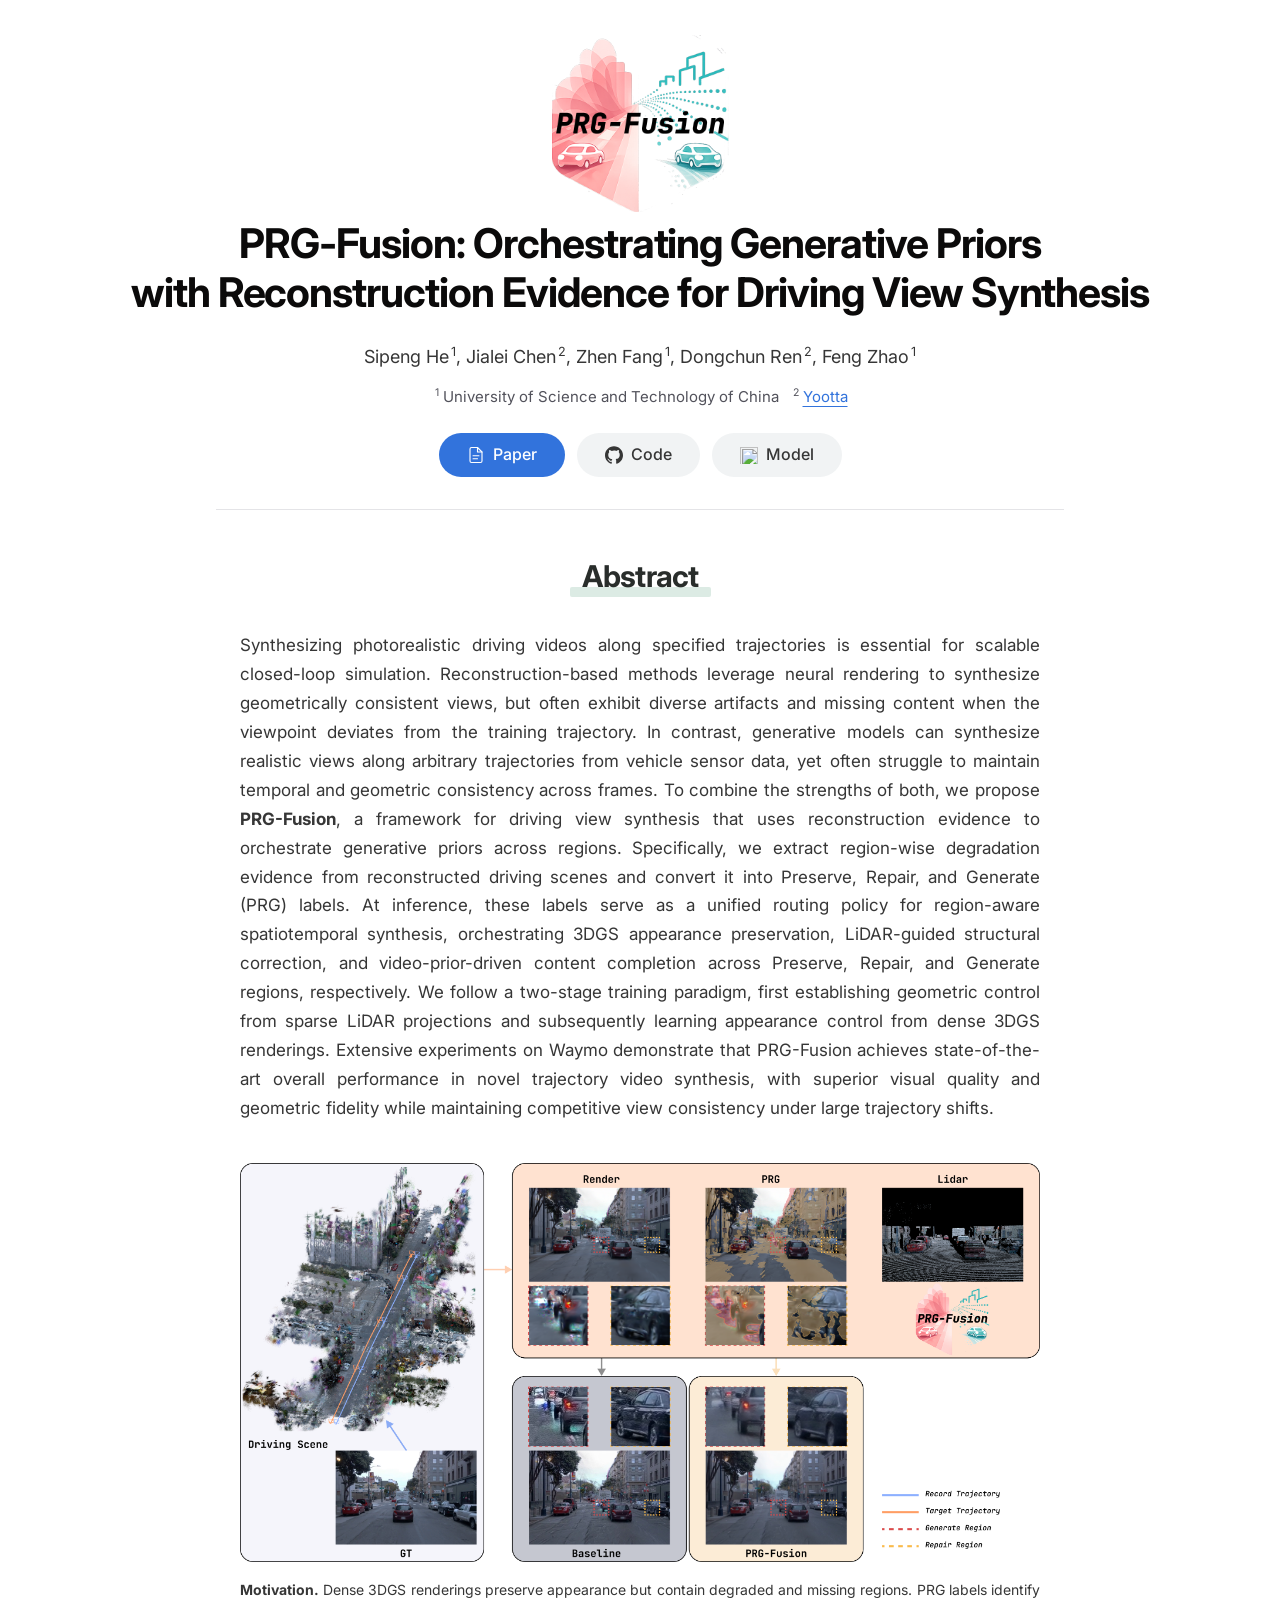
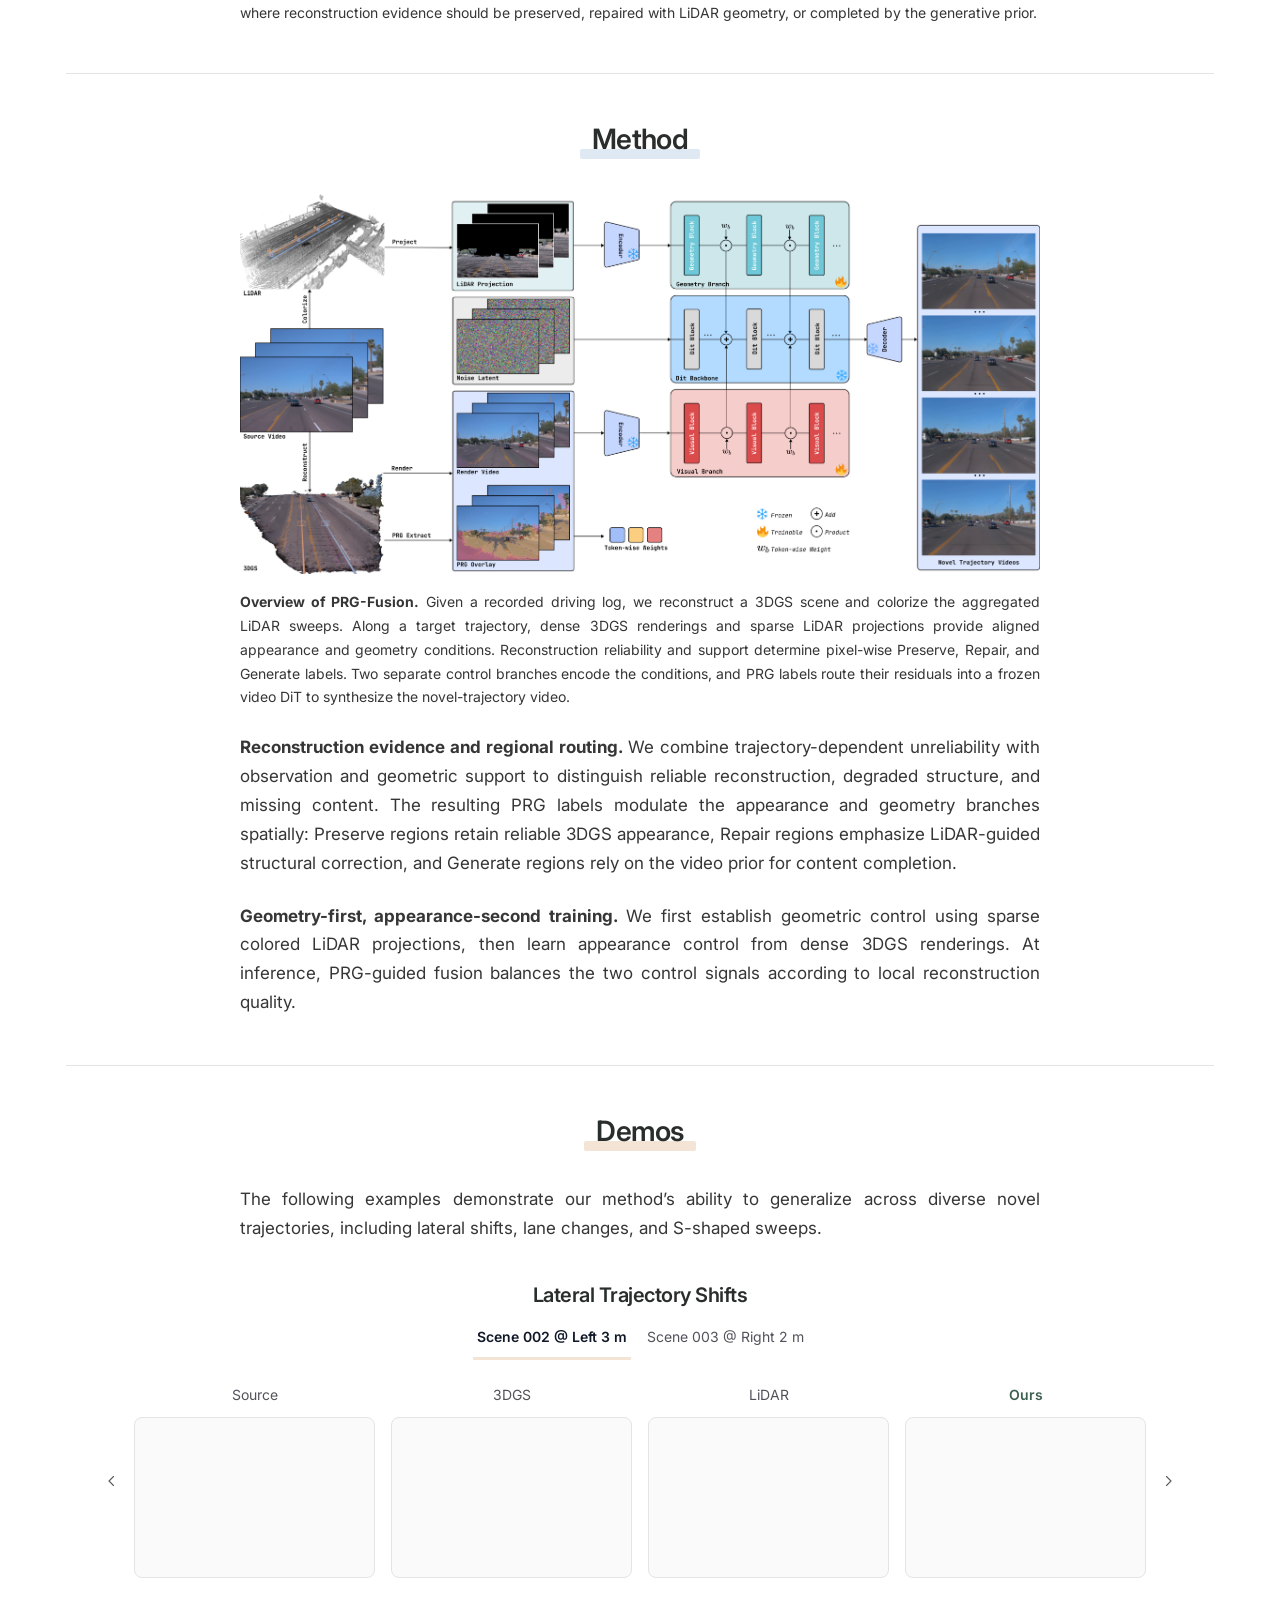
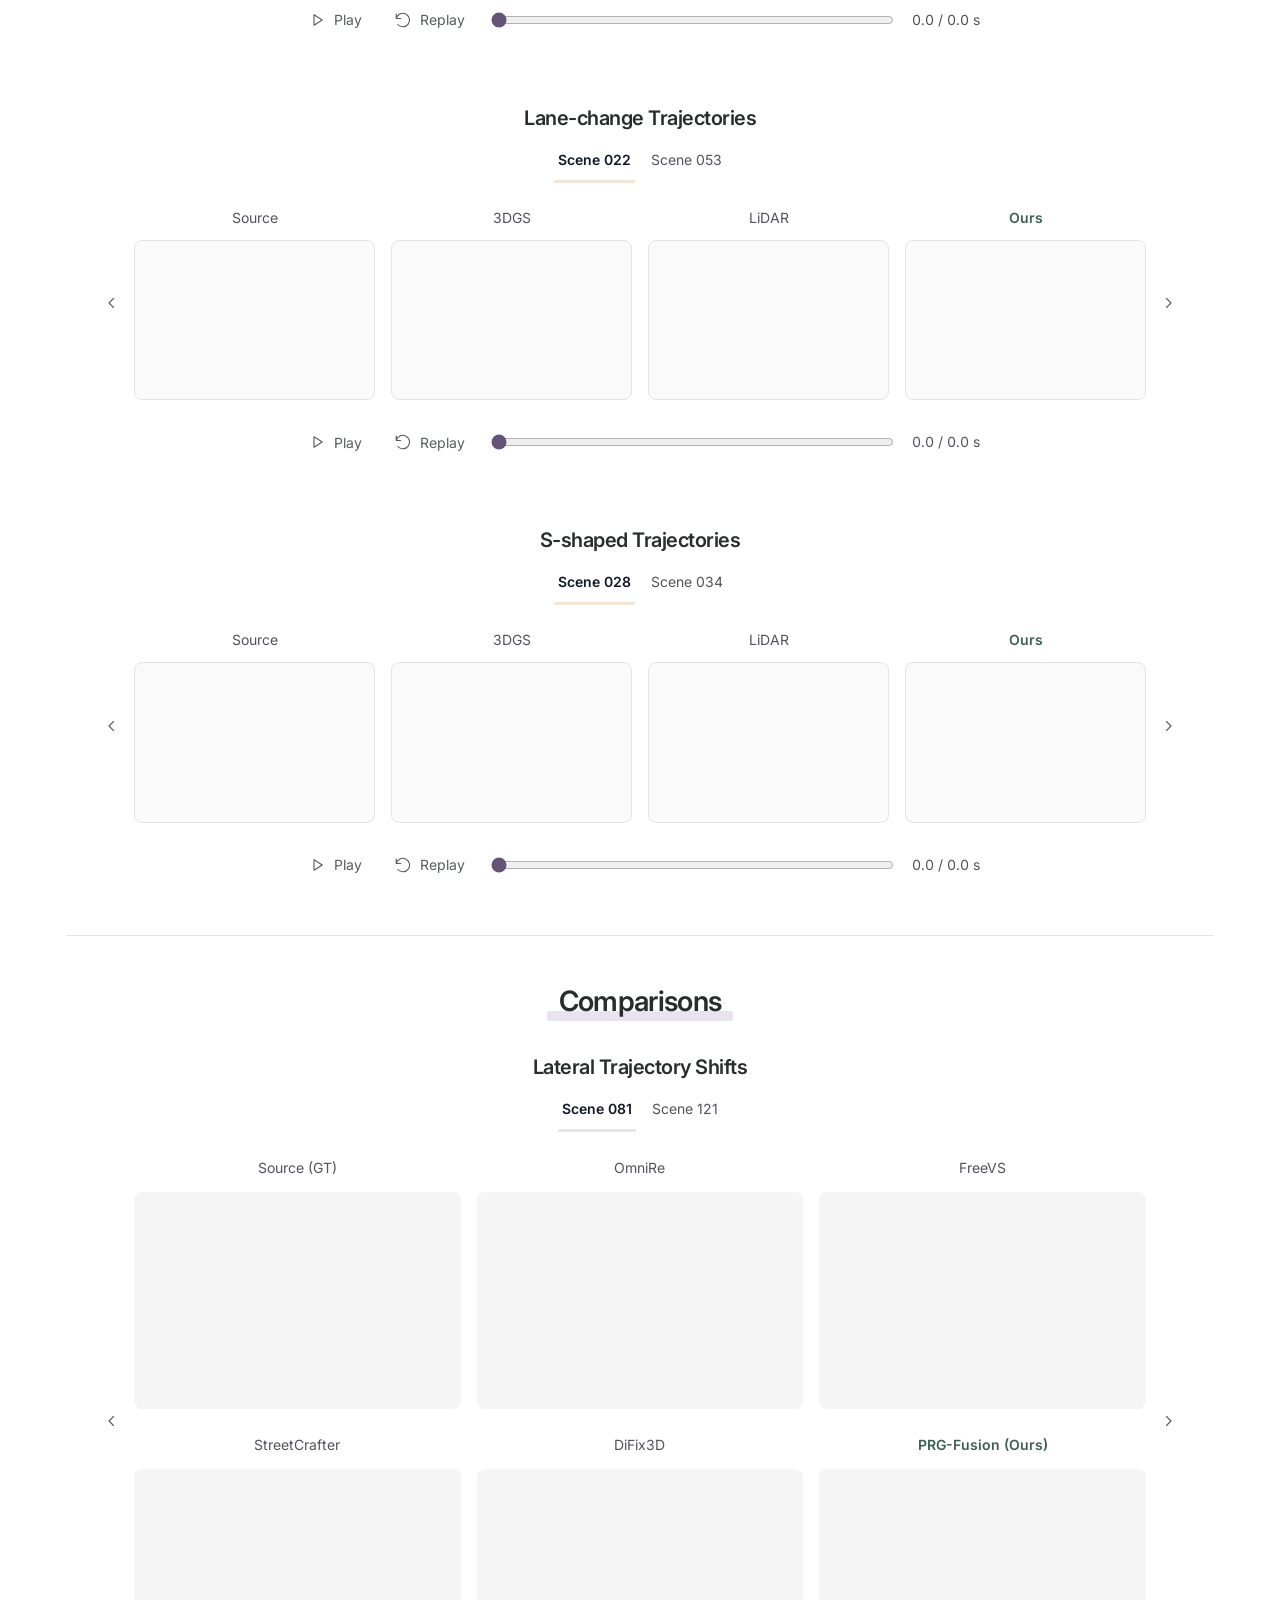
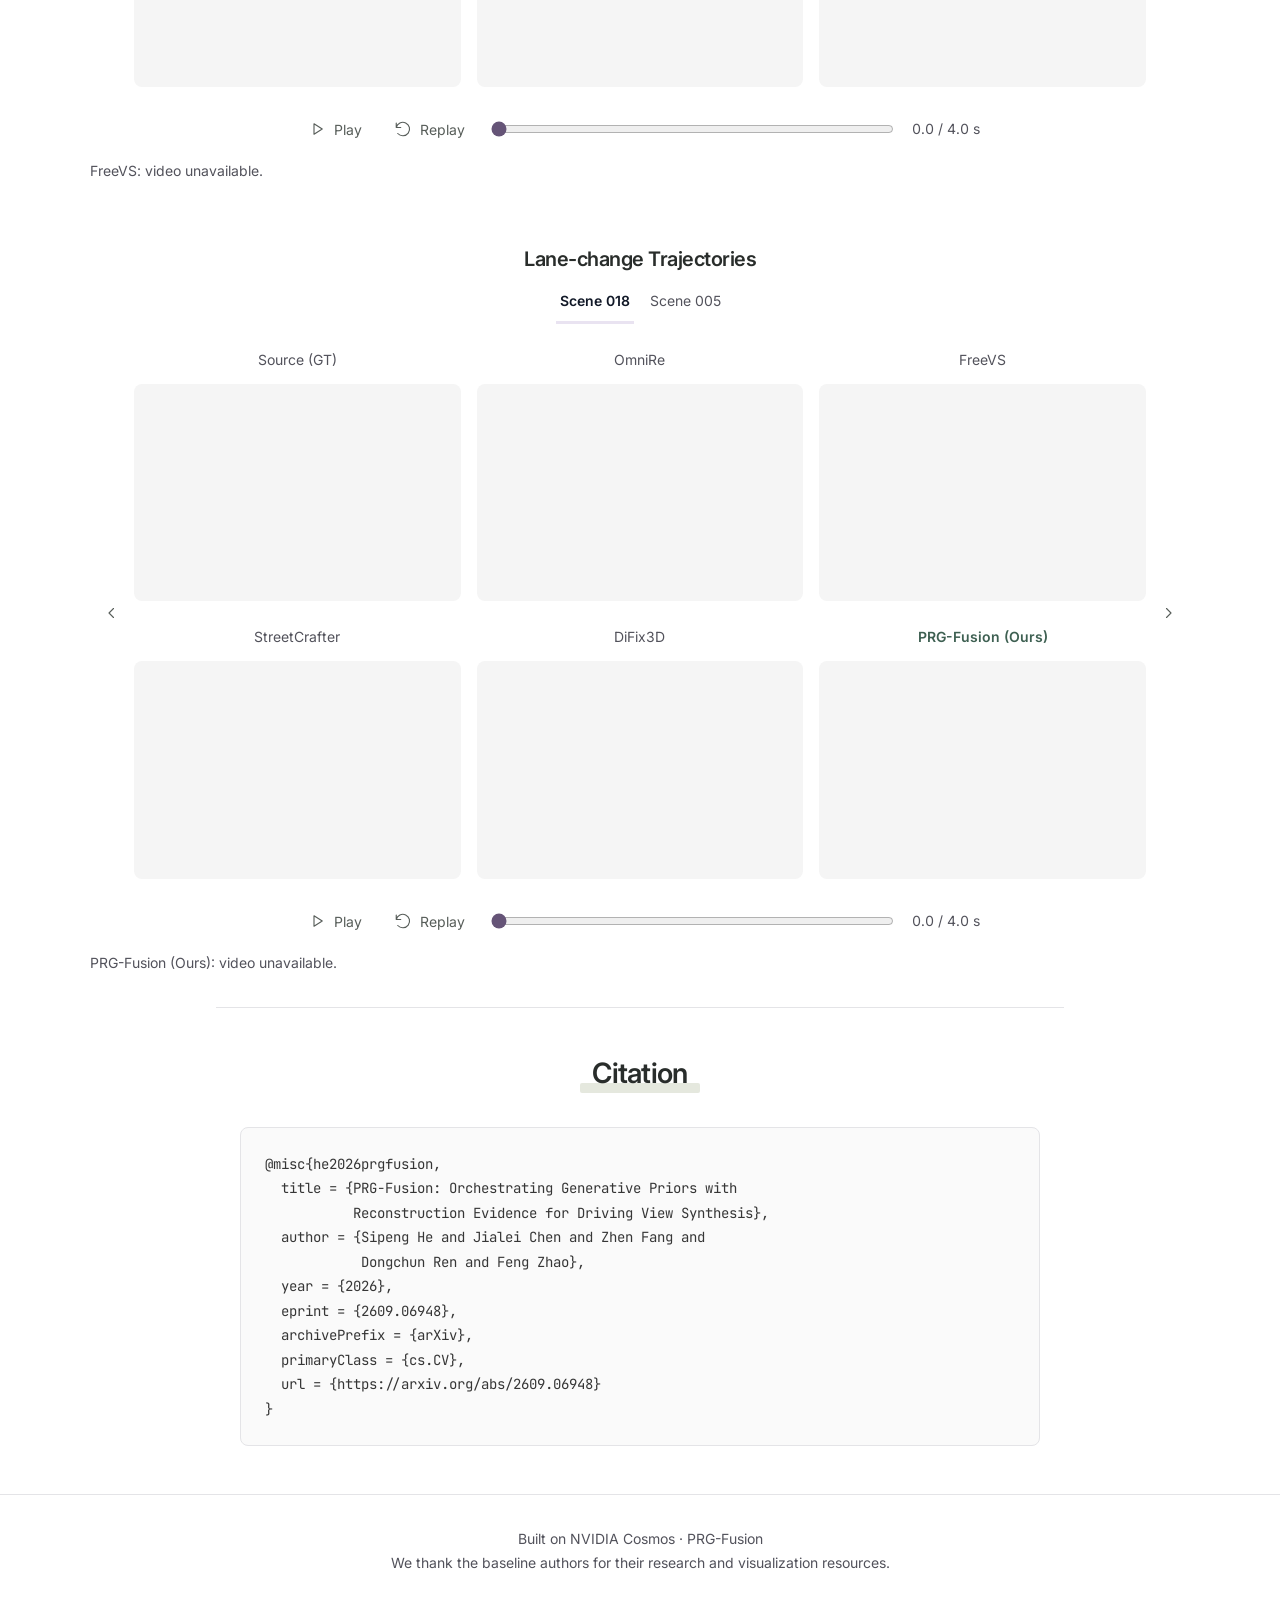
==== PRG-Fusion/index.html @ 69ed35e9 "Add PRG-Fusion project page" ====
<!doctype html>
<!--
 SPDX-FileCopyrightText: Copyright (c) 2025 NVIDIA CORPORATION & AFFILIATES. All rights reserved.
 SPDX-License-Identifier: Apache-2.0

 Licensed under the Apache License, Version 2.0 (the "License");
 you may not use this file except in compliance with the License.
 You may obtain a copy of the License at

 http://www.apache.org/licenses/LICENSE-2.0

 Unless required by applicable law or agreed to in writing, software
 distributed under the License is distributed on an "AS IS" BASIS,
 WITHOUT WARRANTIES OR CONDITIONS OF ANY KIND, either express or implied.
 See the License for the specific language governing permissions and
 limitations under the License.
-->

<html lang="en">
<head>
  <meta charset="utf-8">
  <meta name="viewport" content="width=device-width, initial-scale=1">
  <meta name="description" content="PRG-Fusion: Orchestrating Generative Priors with Reconstruction Evidence for Driving View Synthesis. Method overview and novel-trajectory video demonstrations.">
  <meta name="theme-color" content="#f7f8fa">
  <title>PRG-Fusion · Driving View Synthesis</title>
  <link rel="preconnect" href="https://fonts.googleapis.com">
  <link rel="preconnect" href="https://fonts.gstatic.com" crossorigin>
  <link href="https://fonts.googleapis.com/css2?family=Inter:wght@400;500;600;700&amp;family=JetBrains+Mono:wght@400&amp;display=swap" rel="stylesheet">
  <link rel="stylesheet" href="style.css?v=20261027-sync-transport">
  <script defer src="scene-controls.js?v=2"></script>
  <script defer src="demos.js?v=9"></script>
  <script defer src="data.js?v=4"></script>
  <script defer src="comparisons.js?v=10"></script>
</head>
<body>
  <header class="hero">
    <img class="hero-logo" src="media/teaser.png" alt="PRG-Fusion teaser" />
    <h1><span>PRG-Fusion: Orchestrating Generative Priors</span><span>with Reconstruction Evidence for Driving View Synthesis</span></h1>
    <p class="authors">Sipeng He<sup>1</sup>, Jialei Chen<sup>2</sup>, Zhen Fang<sup>1</sup>, Dongchun Ren<sup>2</sup>, Feng Zhao<sup>1</sup></p>
    <p class="affiliations"><sup>1</sup>University of Science and Technology of China &nbsp; <sup>2</sup><a href="https://yootta.com/">Yootta</a></p>
    <div class="links">
      <a href="https://arxiv.org/abs/2609.06948"><svg class="link-icon" viewBox="0 0 24 24" aria-hidden="true" focusable="false"><path d="M14 2H6a2 2 0 0 0-2 2v16a2 2 0 0 0 2 2h12a2 2 0 0 0 2-2V8z"/><path d="M14 2v6h6M8 13h8M8 17h6"/></svg><strong>Paper</strong></a>
      <a href="https://github.com/Pre-cici/cosmos"><svg class="link-icon" viewBox="0 0 24 24" aria-hidden="true" focusable="false"><path fill="currentColor" stroke="none" d="M12 .297C5.37.297 0 5.67 0 12.297c0 5.303 3.438 9.8 8.205 11.385.6.113.82-.258.82-.577 0-.285-.01-1.04-.015-2.04-3.338.724-4.043-1.61-4.043-1.61-.546-1.387-1.333-1.756-1.333-1.756-1.09-.745.083-.73.083-.73 1.205.084 1.838 1.237 1.838 1.237 1.07 1.835 2.807 1.305 3.492.998.108-.776.418-1.305.762-1.605-2.665-.3-5.467-1.334-5.467-5.93 0-1.31.467-2.38 1.235-3.22-.135-.303-.54-1.523.105-3.176 0 0 1.005-.322 3.3 1.23a11.5 11.5 0 0 1 3-.404c1.02.005 2.045.138 3 .404 2.28-1.552 3.285-1.23 3.285-1.23.645 1.653.24 2.873.12 3.176.765.84 1.23 1.91 1.23 3.22 0 4.61-2.805 5.625-5.475 5.92.42.36.81 1.096.81 2.22 0 1.606-.015 2.896-.015 3.286 0 .315.21.69.825.57C20.565 22.092 24 17.592 24 12.297c0-6.627-5.373-12-12-12"/></svg><strong>Code</strong></a>
      <a href="https://huggingface.co/Post-pone/PRG-Fusion"><img class="link-icon" src="https://huggingface.co/front/assets/huggingface_logo-noborder.svg" alt="" width="18" height="18"><strong>Model</strong></a>
    </div>
  </header>
  <main>
    <section id="abstract" class="section wide abstract">
      <div class="section-title"><h2>Abstract</h2></div>
      <p class="abstract-text">Synthesizing photorealistic driving videos along specified trajectories is essential for scalable closed-loop simulation. Reconstruction-based methods leverage neural rendering to synthesize geometrically consistent views, but often exhibit diverse artifacts and missing content when the viewpoint deviates from the training trajectory. In contrast, generative models can synthesize realistic views along arbitrary trajectories from vehicle sensor data, yet often struggle to maintain temporal and geometric consistency across frames. To combine the strengths of both, we propose <strong>PRG-Fusion</strong>, a framework for driving view synthesis that uses reconstruction evidence to orchestrate generative priors across regions. Specifically, we extract region-wise degradation evidence from reconstructed driving scenes and convert it into Preserve, Repair, and Generate (PRG) labels. At inference, these labels serve as a unified routing policy for region-aware spatiotemporal synthesis, orchestrating 3DGS appearance preservation, LiDAR-guided structural correction, and video-prior-driven content completion across Preserve, Repair, and Generate regions, respectively. We follow a two-stage training paradigm, first establishing geometric control from sparse LiDAR projections and subsequently learning appearance control from dense 3DGS renderings. Extensive experiments on Waymo demonstrate that PRG-Fusion achieves state-of-the-art overall performance in novel trajectory video synthesis, with superior visual quality and geometric fidelity while maintaining competitive view consistency under large trajectory shifts.</p>
      <figure class="motivation">
        <a class="figure-zoom" href="media/motivation.png?v=4" target="_blank" rel="noopener"><img src="media/motivation.png?v=4" alt="Motivation for PRG-Fusion: region-aware fusion of dense 3DGS renderings and sparse LiDAR projections for novel-trajectory driving video synthesis" width="5449" height="2718" /></a>
        <figcaption><strong>Motivation.</strong> Dense 3DGS renderings preserve appearance but contain degraded and missing regions. PRG labels identify where reconstruction evidence should be preserved, repaired with LiDAR geometry, or completed by the generative prior.</figcaption>
      </figure>
    </section>
    <section id="method" class="section">
      <div class="section-title"><h2>Method</h2></div>
      <figure class="pipeline">
        <a class="figure-zoom" href="media/pipeline.png?v=5" target="_blank" rel="noopener"><img src="media/pipeline.png?v=5" alt="PRG-Fusion architecture combining geometry and appearance branches through region-wise PRG routing" loading="lazy" width="6807" height="3242"></a>
        <figcaption><strong>Overview of PRG-Fusion.</strong> Given a recorded driving log, we reconstruct a 3DGS scene and colorize the aggregated LiDAR sweeps. Along a target trajectory, dense 3DGS renderings and sparse LiDAR projections provide aligned appearance and geometry conditions. Reconstruction reliability and support determine pixel-wise Preserve, Repair, and Generate labels. Two separate control branches encode the conditions, and PRG labels route their residuals into a frozen video DiT to synthesize the novel-trajectory video.</figcaption>
      </figure>
      <div class="method-description">
        <p><strong>Reconstruction evidence and regional routing.</strong> We combine trajectory-dependent unreliability with observation and geometric support to distinguish reliable reconstruction, degraded structure, and missing content. The resulting PRG labels modulate the appearance and geometry branches spatially: Preserve regions retain reliable 3DGS appearance, Repair regions emphasize LiDAR-guided structural correction, and Generate regions rely on the video prior for content completion.</p>
        <p><strong>Geometry-first, appearance-second training.</strong> We first establish geometric control using sparse colored LiDAR projections, then learn appearance control from dense 3DGS renderings. At inference, PRG-guided fusion balances the two control signals according to local reconstruction quality.</p>
      </div>
    </section>
    <section id="demos" class="section wide">
      <div class="section-title"><h2>Demos</h2></div>
      <p class="section-intro">The following examples demonstrate our method’s ability to generalize across diverse novel trajectories, including lateral shifts, lane changes, and S-shaped sweeps.</p>
      <div class="demo-group" aria-labelledby="shift-title">
        <h3 class="demo-group-title" id="shift-title">Lateral Trajectory Shifts</h3>
        <div class="demo-block"><h4 class="demo-title">Scene 002 <span class="shift-offset">@ Left 3 m</span></h4><div class="demo-head cols4"><div class="source-label">Source Trajectory Video</div><div>3DGS Rendering (Condition)</div><div>LiDAR Projection (Condition)</div><div class="ours-label">PRG-Fusion (Ours)</div></div><div class="demo-row cols4"><div class="demo-col source"><video muted playsinline preload="metadata" src="media/videos/demos__scene002_left3m_source.mp4"></video></div><div class="demo-col "><video muted playsinline preload="metadata" src="media/videos/demos__scene002_left3m_condition_3dgs.mp4"></video></div><div class="demo-col "><video muted playsinline preload="metadata" src="media/videos/demos__scene002_left3m_condition_lidar.mp4"></video></div><div class="demo-col ours"><video muted playsinline preload="metadata" src="media/videos/demos__scene002_left3m_generation.mp4"></video></div></div><hr class="demo-sep"></div>
        <div class="demo-block"><h4 class="demo-title">Scene 003 <span class="shift-offset">@ Right 2 m</span></h4><div class="demo-head cols4"><div class="source-label">Source Trajectory Video</div><div>3DGS Rendering (Condition)</div><div>LiDAR Projection (Condition)</div><div class="ours-label">PRG-Fusion (Ours)</div></div><div class="demo-row cols4"><div class="demo-col source"><video muted playsinline preload="metadata" src="media/videos/demos__scene003_right2m_source.mp4"></video></div><div class="demo-col "><video muted playsinline preload="metadata" src="media/videos/demos__scene003_right2m_condition_3dgs.mp4"></video></div><div class="demo-col "><video muted playsinline preload="metadata" src="media/videos/demos__scene003_right2m_condition_lidar.mp4"></video></div><div class="demo-col ours"><video muted playsinline preload="metadata" src="media/videos/demos__scene003_right2m_generation.mp4"></video></div></div><hr class="demo-sep"></div>
      </div>
      <div class="demo-group" aria-labelledby="lane-change-title">
        <h3 class="demo-group-title" id="lane-change-title">Lane-change Trajectories</h3>
        <div class="demo-block"><h4 class="demo-title">Scene 022 · Lane change, left 3 m</h4><div class="demo-head"><div>3DGS Rendering (Condition)</div><div>LiDAR Projection (Condition)</div><div class="ours-label">PRG-Fusion (Ours)</div></div><div class="demo-row"><div class="demo-col "><video muted playsinline preload="metadata" src="media/videos/demos__scene022_lane_change_left3m_condition_3dgs.mp4"></video></div><div class="demo-col "><video muted playsinline preload="metadata" src="media/videos/demos__scene022_lane_change_left3m_condition_lidar.mp4"></video></div><div class="demo-col ours"><video muted playsinline preload="metadata" src="media/videos/demos__scene022_lane_change_left3m_generation.mp4"></video></div></div><hr class="demo-sep"></div>
        <div class="demo-block"><h4 class="demo-title">Scene 053 · Lane change, left 3 m</h4><div class="demo-head"><div>3DGS Rendering (Condition)</div><div>LiDAR Projection (Condition)</div><div class="ours-label">PRG-Fusion (Ours)</div></div><div class="demo-row"><div class="demo-col "><video muted playsinline preload="metadata" src="media/videos/demos__scene053_lane_change_left3m_condition_3dgs.mp4"></video></div><div class="demo-col "><video muted playsinline preload="metadata" src="media/videos/demos__scene053_lane_change_left3m_condition_lidar.mp4"></video></div><div class="demo-col ours"><video muted playsinline preload="metadata" src="media/videos/demos__scene053_lane_change_left3m_generation.mp4"></video></div></div><hr class="demo-sep"></div>
      </div>
      <div class="demo-group" aria-labelledby="s-sweep-title">
        <h3 class="demo-group-title" id="s-sweep-title">S-shaped Trajectories</h3>
        <div class="demo-block"><h4 class="demo-title">Scene 028 · Right S-sweep, first 3 m</h4><div class="demo-head"><div>3DGS Rendering (Condition)</div><div>LiDAR Projection (Condition)</div><div class="ours-label">PRG-Fusion (Ours)</div></div><div class="demo-row"><div class="demo-col "><video muted playsinline preload="metadata" src="media/videos/demos__scene028_s_lane_sweep_right_first3m_condition_3dgs.mp4"></video></div><div class="demo-col "><video muted playsinline preload="metadata" src="media/videos/demos__scene028_s_lane_sweep_right_first3m_condition_lidar.mp4"></video></div><div class="demo-col ours"><video muted playsinline preload="metadata" src="media/videos/demos__scene028_s_lane_sweep_right_first3m_generation.mp4"></video></div></div><hr class="demo-sep"></div>
        <div class="demo-block"><h4 class="demo-title">Scene 034 · Left S-sweep, first 3 m</h4><div class="demo-head"><div>3DGS Rendering (Condition)</div><div>LiDAR Projection (Condition)</div><div class="ours-label">PRG-Fusion (Ours)</div></div><div class="demo-row"><div class="demo-col "><video muted playsinline preload="metadata" src="media/videos/demos__scene034_s_lane_sweep_left_first3m_condition_3dgs.mp4"></video></div><div class="demo-col "><video muted playsinline preload="metadata" src="media/videos/demos__scene034_s_lane_sweep_left_first3m_condition_lidar.mp4"></video></div><div class="demo-col ours"><video muted playsinline preload="metadata" src="media/videos/demos__scene034_s_lane_sweep_left_first3m_generation.mp4"></video></div></div><hr class="demo-sep"></div>
      </div>
    </section>
    <section id="comparisons" class="section wide">
      <div class="section-title"><h2>Comparisons</h2></div>
      <div id="comparison-groups"></div>
    </section>
    <section id="citation" class="section citation">
      <div class="section-title"><h2>Citation</h2></div>
      <pre><code>@misc{he2026prgfusion,
  title = {PRG-Fusion: Orchestrating Generative Priors with
           Reconstruction Evidence for Driving View Synthesis},
  author = {Sipeng He and Jialei Chen and Zhen Fang and
            Dongchun Ren and Feng Zhao},
  year = {2026},
  eprint = {2609.06948},
  archivePrefix = {arXiv},
  primaryClass = {cs.CV},
  url = {https://arxiv.org/abs/2609.06948}
}</code></pre>
    </section>
  </main>
  <footer>Built on NVIDIA Cosmos · PRG-Fusion<br><span>We thank the baseline authors for their research and visualization resources.</span></footer>
</body>
</html>
---- PRG-Fusion/style.css ----
/* Academic typography: compact reading column and wider visualizations. */
:root {
  color-scheme: light;
  --text: #111827;
  --primary: #000000;
  --muted: #52525b;
  --secondary: #111111;
  --surface: #fafafa;
  --background: #fff;
  --border: #e4e4e7;
  --radius: 8px;
  --reading: 800px;
  --body-font: Inter, Arial, sans-serif;
  --display-font: Inter, Arial, sans-serif;
  --mono-font: "JetBrains Mono", monospace;
}
* { box-sizing: border-box; }
html { scroll-behavior: smooth; }
body { margin: 0; color: #363636; background: var(--background); font: 400 1rem/1.7 var(--body-font); }
a { color: #3273dc; text-underline-offset: 4px; }
:focus-visible { outline: 3px solid #3273dc; outline-offset: 4px; }
.hero { max-width: 1400px; width: 92%; margin: auto; padding: 26px 0 32px; text-align: center; }
.hero-logo { display: block; width: 177px; height: 177px; object-fit: contain; margin: 9px auto 7px; }
h1 { max-width: 1360px; margin: 0 auto 24px; font: 700 clamp(2.5rem, 3.2vw, 3rem)/1.2 var(--display-font); letter-spacing: -.025em; color: #0b0a0a; }
h1 span { display: block; }
.authors { margin: 0; font-size: 1.125rem; font-weight: 400; text-wrap: balance; }
.affiliations { margin: 12px 0 0; font-size: .9375rem; font-weight: 400; line-height: 1.6; color: var(--muted); }
.authors sup, .affiliations sup { font-size: .7em; margin-left: 2px; }
.affiliations sup { margin-right: 4px; }
.links { display: flex; flex-wrap: wrap; justify-content: center; gap: 12px; margin-top: 24px; }
.links a { display: inline-flex; align-items: center; justify-content: center; min-height: 44px; padding: 8px 28px; border: none; border-radius: 999px; color: #363636; background: #f1f3f4; font-size: 1rem; font-weight: 500; text-decoration: none; transition: background-color .15s, color .15s; }
.links a strong { font-weight: inherit; }
.links a { gap: 8px; }
.link-icon { width: 18px; height: 18px; flex-shrink: 0; fill: none; stroke: currentColor; stroke-width: 1.5; stroke-linecap: round; stroke-linejoin: round; }
.links a:first-child { color: #fff; background: #3273dc; }
.links a:hover { background: #e4e8ea; }
.links a:first-child:hover { background: #245cb4; }
.links a:active { background: #edeef1; }
.links a:first-child:active { background: #1e4f99; }
.section { max-width: 848px; margin: auto; padding: 48px 24px; border-top: 1px solid var(--border); }
.section.wide, #method { max-width: 1148px; }
.section.abstract { max-width: 848px; }
.section { --title-tint: #dcebe4; }
#method { --title-tint: #dfe9f4; }
#demos { --title-tint: #f4e4d5; }
#comparisons { --title-tint: #e9e3f1; }
#citation { --title-tint: #e5e8de; }
.section-title { text-align: center; margin-bottom: 32px; }
.section-title h2 { position: relative; isolation: isolate; display: inline-block; margin: 0; padding: 0 4px 4px; color: #292d2b; font: 600 1.75rem/1.25 var(--display-font); letter-spacing: -.025em; }
#abstract .section-title h2 { font-size: 1.875rem; font-weight: 700; }
.section-title h2::after { content: ""; position: absolute; z-index: -1; inset: auto -8px 2px; height: 10px; border-radius: 2px; background: var(--title-tint); }
.abstract-text, .method-description, .section-intro { max-width: var(--reading); margin: 0 auto; font-size: 1.0625rem; font-weight: 400; line-height: 1.7; text-align: justify; hyphens: none; word-break: normal; overflow-wrap: normal; }
.abstract-text, .section-intro { margin-bottom: 40px; }
.method-description p { margin: 24px 0 0; }
figure { margin: 0; }
.motivation, .pipeline { width: 100%; max-width: var(--reading); margin: auto; }
.pipeline { max-width: var(--reading); }
.motivation img, .pipeline img { display: block; width: 100%; height: auto; }
.motivation figcaption, .pipeline figcaption { max-width: var(--reading); margin: 16px auto 0; font-size: .875rem; font-weight: 400; line-height: 1.7; text-align: justify; hyphens: none; word-break: normal; overflow-wrap: normal; }
.demo-group + .demo-group { margin-top: 64px; }
.demo-group-title { margin: 0 0 32px; text-align: center; font: 600 1.5rem/1.25 var(--display-font); }
.scene-switcher .demo-group-title { margin: 0; text-align: center; font-size: 1.25rem; font-weight: 600; letter-spacing: -.025em; color: #292d2b; }
.demo-toolbar { display: flex; flex-direction: column; align-items: center; gap: 8px; margin-bottom: 24px; }
.scene-choices { display: flex; flex-wrap: wrap; justify-content: center; gap: 4px 12px; }
.scene-choices button { min-height: 44px; padding: 8px 4px; border: 0; border-bottom: 3px solid transparent; background: transparent; color: var(--muted); font: 400 .875rem/1.5 var(--body-font); cursor: pointer; }
.scene-choices button[aria-pressed="true"] { border-bottom-color: var(--title-tint); color: var(--text); font-weight: 600; }
.scene-choices button:hover { color: var(--text); background: #fafafa; }
.scene-frame { position: relative; padding-inline: 44px; }
.scene-content { min-width: 0; }
.scene-arrow { position: absolute; top: 50%; transform: translateY(-50%); display: grid; place-items: center; width: 44px; height: 44px; border: 0; border-radius: 4px; background: transparent; color: #575d59; cursor: pointer; }
.scene-prev { left: 0; }
.scene-next { right: 0; }
.scene-arrow svg, .sync-transport button svg { width: 18px; height: 18px; fill: none; stroke: currentColor; stroke-width: 1.5; stroke-linecap: round; stroke-linejoin: round; }
.scene-arrow:hover { background: #faf5ef; }
.scene-arrow:active { background: var(--title-tint); }
.scene-switcher .demo-block { margin-bottom: 0; }
.scene-switcher .demo-title { margin-bottom: 24px; color: var(--muted); font: 400 .875rem/1.5 var(--body-font); }
.scene-switcher .shift-offset { margin-top: 0; font-size: inherit; font-weight: inherit; }
.scene-switcher .demo-block[hidden] { display: none; }
.scene-switcher .demo-sep { display: none; }
.shift-offset { display: block; margin-top: 8px; font-size: 1rem; font-weight: 500; color: var(--muted); }
.demo-block { margin: 0 auto 48px; }
.demo-block:last-child { margin-bottom: 0; }
.demo-title { margin: 0 0 24px; font: 600 1.25rem/1.25 var(--display-font); text-align: center; }
.demo-head, .demo-row { display: grid; grid-template-columns: repeat(3, minmax(0, 1fr)); gap: 16px; }
.demo-head.cols4, .demo-row.cols4 { grid-template-columns: repeat(4, minmax(0, 1fr)); }
.demo-head.cols4 { display: grid; }
.cols4 .demo-col::before { display: none; margin-bottom: 8px; text-align: center; font-size: 1rem; color: var(--muted); }
.cols4 .demo-col:has(video[src*="_source.mp4"])::before { content: "Source"; }
.cols4 .demo-col:has(video[src*="_condition_3dgs.mp4"])::before { content: "3DGS"; }
.cols4 .demo-col:has(video[src*="_condition_lidar.mp4"])::before { content: "LiDAR"; }
.cols4 .demo-col.ours::before { content: "Ours"; color: #3e6052; font-weight: 600; }
.demo-head { margin-bottom: 12px; align-items: end; text-align: center; color: var(--muted); font-size: 1rem; line-height: 1.5; }
.ours-label { font-weight: 600; color: #3e6052; }
.scene-switcher .demo-head { font-size: .875rem; }
.scene-switcher .ours-label { justify-self: center; padding: 0; background: transparent; }
.demo-col { min-width: 0; }
.demo-col video { display: block; width: 100%; height: auto; aspect-ratio: 3/2; object-fit: contain; border: 1px solid var(--border); border-radius: var(--radius); background: var(--surface); }
.demo-sep { width: 64%; margin: 48px auto 0; border: 0; border-top: 1px solid var(--border); }
.demo-block:last-child .demo-sep { display: none; }
#comparisons { padding-bottom: 32px; }
.comparison-grid { display: grid; grid-template-columns: repeat(4, minmax(0, 1fr)); gap: 24px 16px; }
.comparison-grid.comparison-grid-six { grid-template-columns: repeat(3, minmax(0, 1fr)); }
.comparison-grid figcaption { text-align: center; font-size: .875rem; margin-bottom: 12px; color: var(--muted); }
.comparison-grid figcaption.ours-label { color: #3e6052; }
.comparison-grid video { display: block; width: 100%; aspect-ratio: 3/2; object-fit: contain; background: #f5f5f5; border-radius: 8px; }
.comparison-grid video.bottom-clip { object-position: bottom; }
.sync-transport { display: flex; align-items: center; gap: 16px; max-width: 680px; margin: 20px auto 0; }
.sync-transport button { display: inline-flex; align-items: center; gap: 8px; min-height: 44px; padding: 8px; border: 0; border-radius: 4px; background: transparent; color: #575d59; font: 400 .875rem var(--body-font); cursor: pointer; }
.sync-transport button:hover { background: #f2eef7; }
.sync-transport input { flex: 1; min-width: 60px; accent-color: #655477; }
.sync-transport output { font-size: .875rem; color: var(--muted); font-variant-numeric: tabular-nums; white-space: nowrap; }
.comparison-status { margin: 8px 0 0; font-size: .875rem; color: var(--muted); }
@media (max-width: 900px) { .comparison-grid, .comparison-grid.comparison-grid-six { grid-template-columns: repeat(2, minmax(0, 1fr)); } }
@media (max-width: 600px) { .comparison-grid, .comparison-grid.comparison-grid-six { grid-template-columns: 1fr; } .sync-transport { flex-wrap: wrap; } .sync-transport input { flex-basis: 45%; } }
pre { margin: 0; padding: 24px; overflow-x: auto; border: 1px solid var(--border); border-radius: var(--radius); background: var(--surface); font: .875rem/1.75 var(--mono-font); }
code { font-family: inherit; }
footer { padding: 32px 24px; border-top: 1px solid var(--border); text-align: center; color: var(--muted); font-size: .875rem; }
@media (max-width: 900px) {
  .demo-head, .demo-head.cols4 { display: none; }
  .demo-row, .demo-row.cols4 { grid-template-columns: repeat(2, minmax(0, 1fr)); }
  .demo-col::before, .cols4 .demo-col::before { display: block; margin-bottom: 8px; text-align: center; font-size: .875rem; color: var(--muted); }
  .demo-col:has(video[src*="_source.mp4"])::before { content: "Source"; }
  .demo-col:has(video[src*="_condition_3dgs.mp4"])::before { content: "3DGS"; }
  .demo-col:has(video[src*="_condition_lidar.mp4"])::before { content: "LiDAR"; }
  .demo-col.ours::before { content: "Ours"; color: #3e6052; font-weight: 600; }
}
@media (max-width: 600px) {
  h1 { font-size: 2rem; }
  #abstract .section-title h2 { font-size: 1.625rem; }
  .abstract-text, .method-description, .section-intro { font-size: 1rem; }
  .hero { padding: 24px 16px 48px; }
  .hero-logo { width: 112px; height: 112px; }
  .authors { font-size: 1rem; }
  .section-title h2 { font-size: 1.5rem; }
  .section { padding: 48px 16px; }
  .demo-row, .demo-row.cols4 { grid-template-columns: 1fr; }
  .abstract-text { margin-bottom: 32px; }
  .demo-sep { margin-top: 32px; }
  pre { padding: 16px; }
}
@media (prefers-reduced-motion: reduce) { html { scroll-behavior: auto; } .links a { transition: none; } }
.figure-zoom { display: block; cursor: zoom-in; }
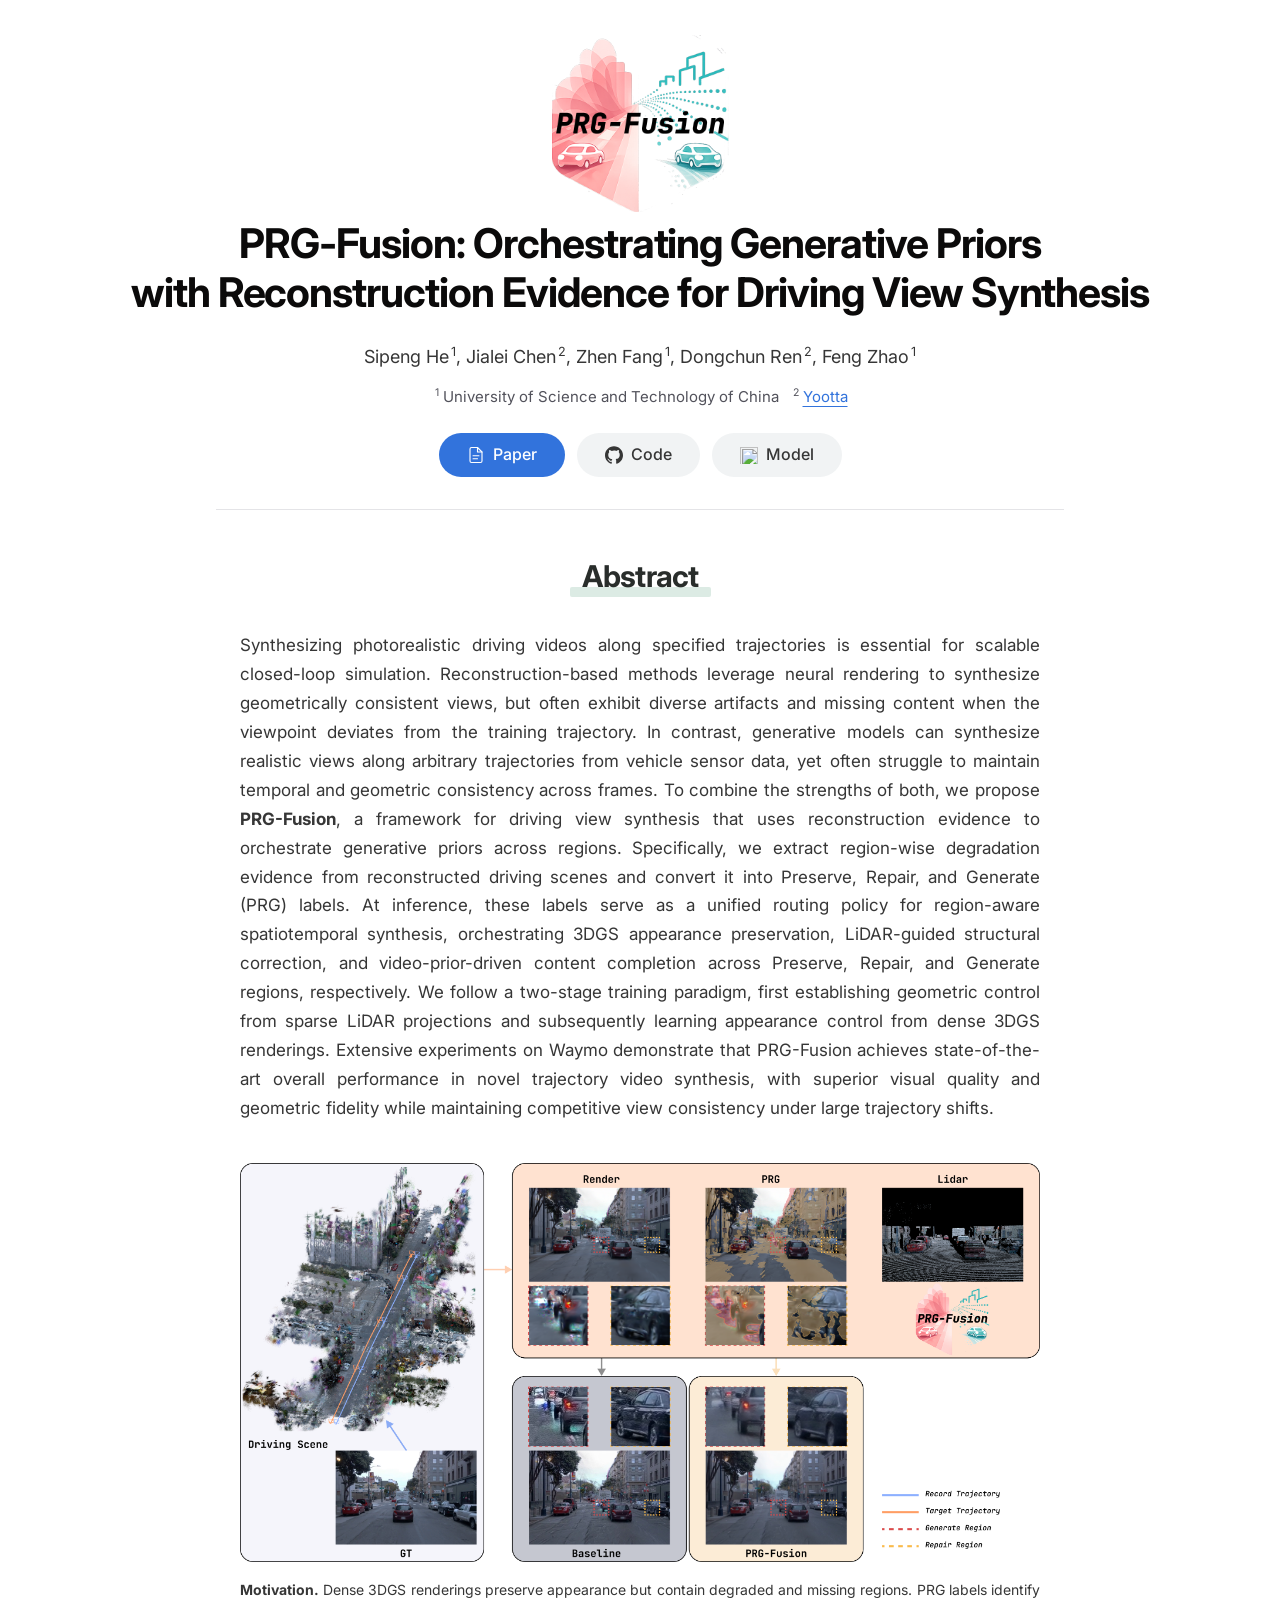
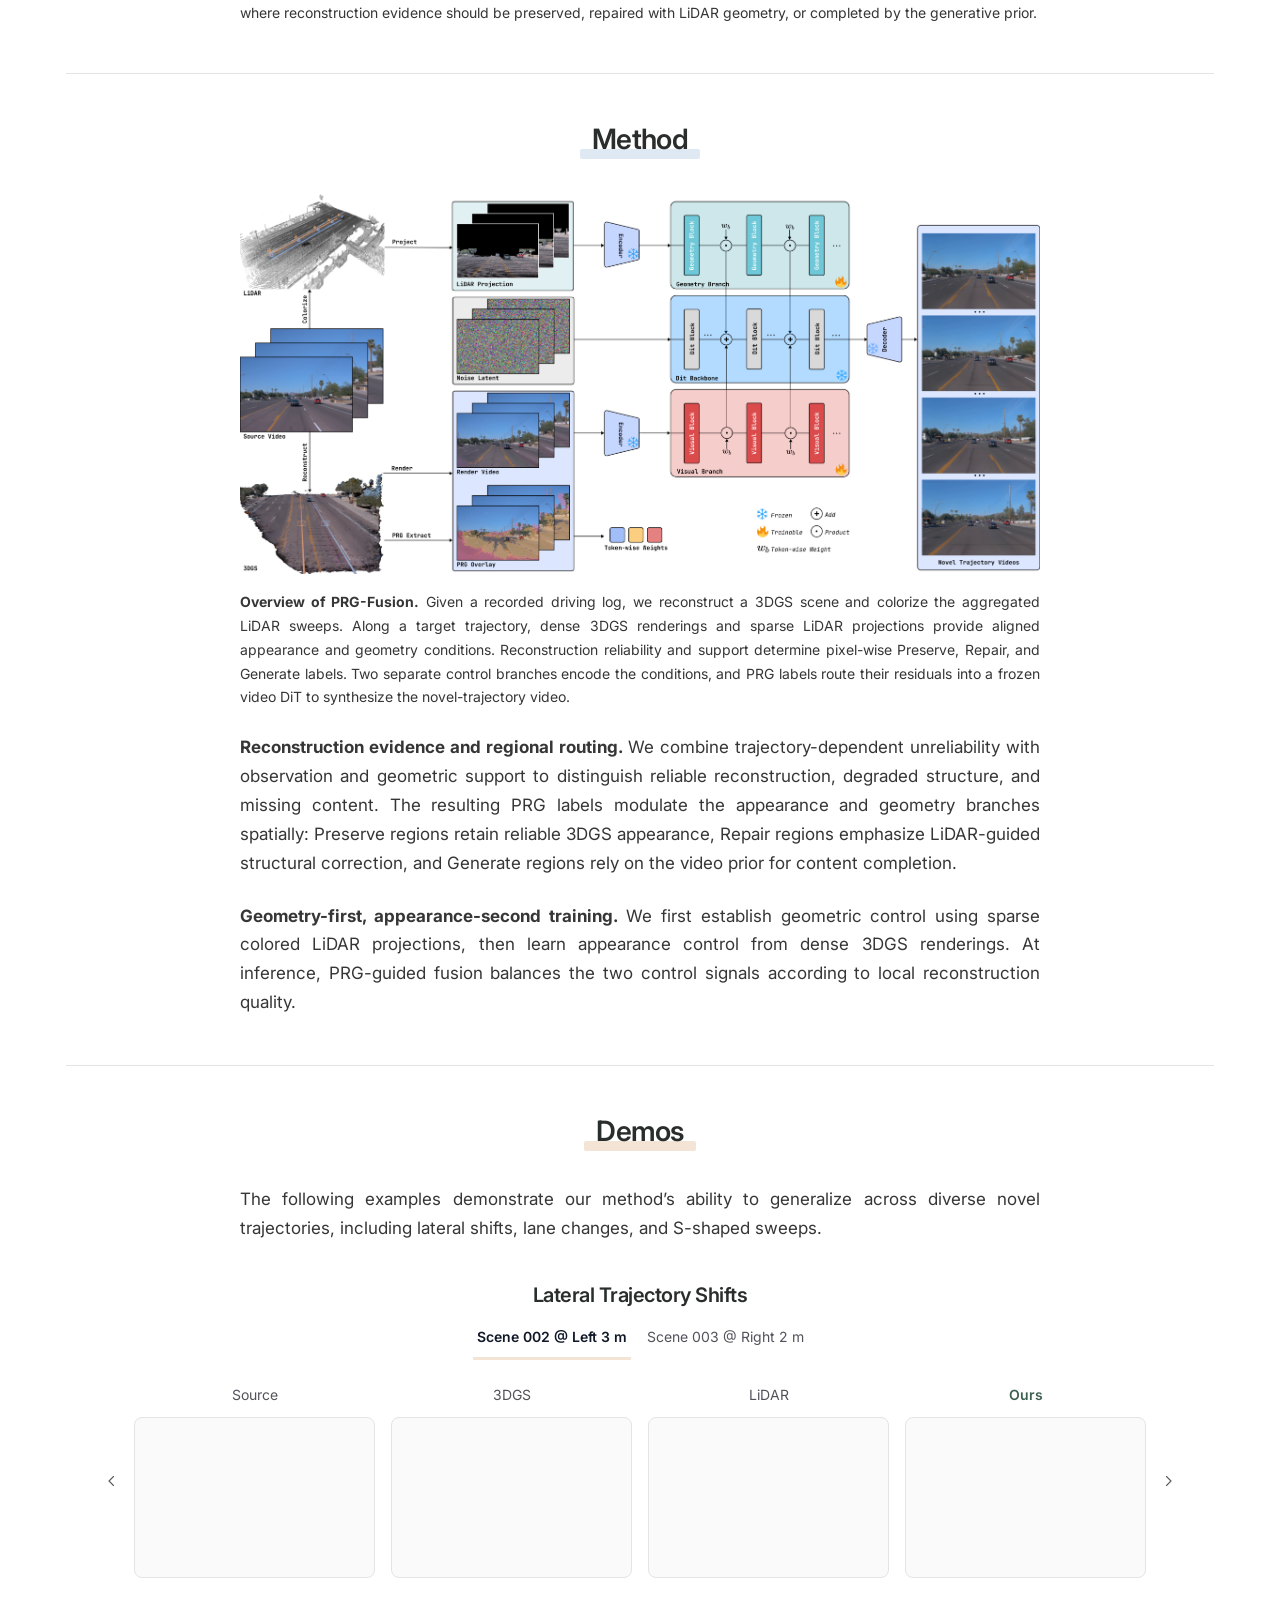
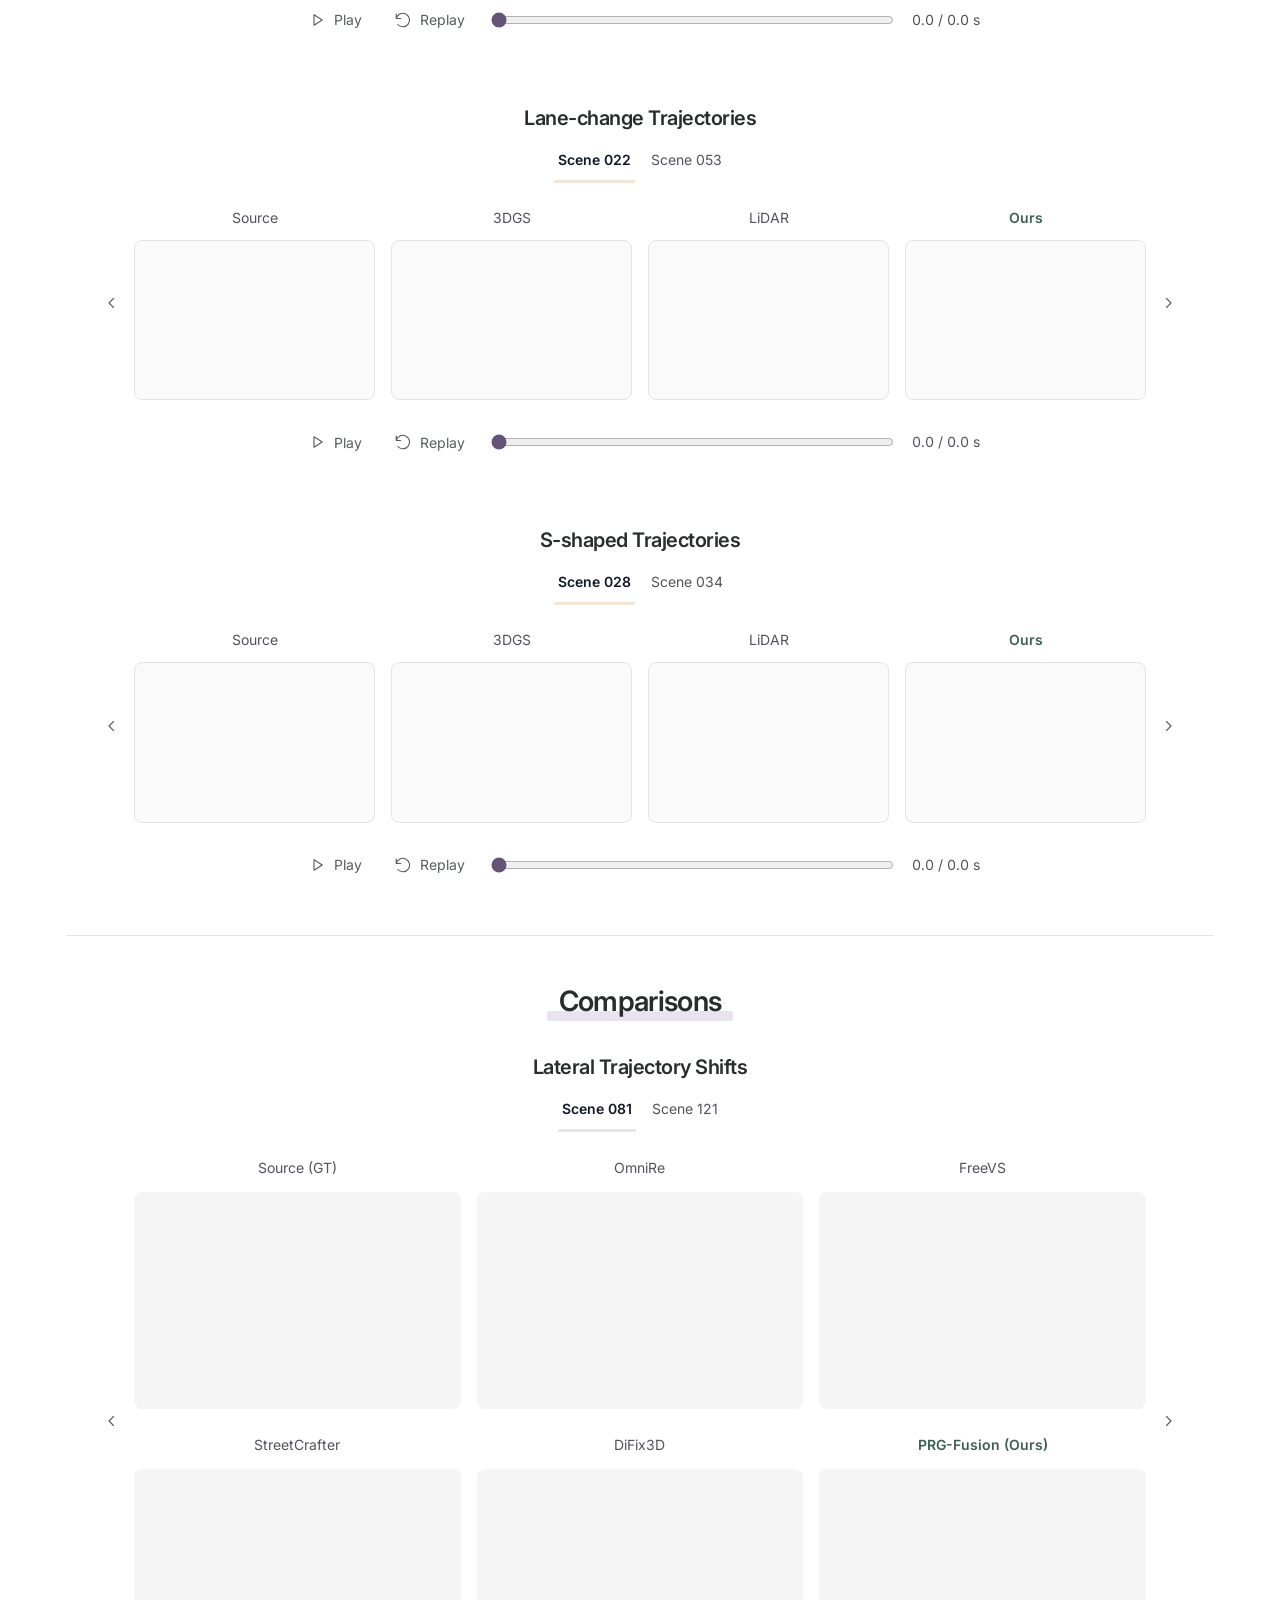
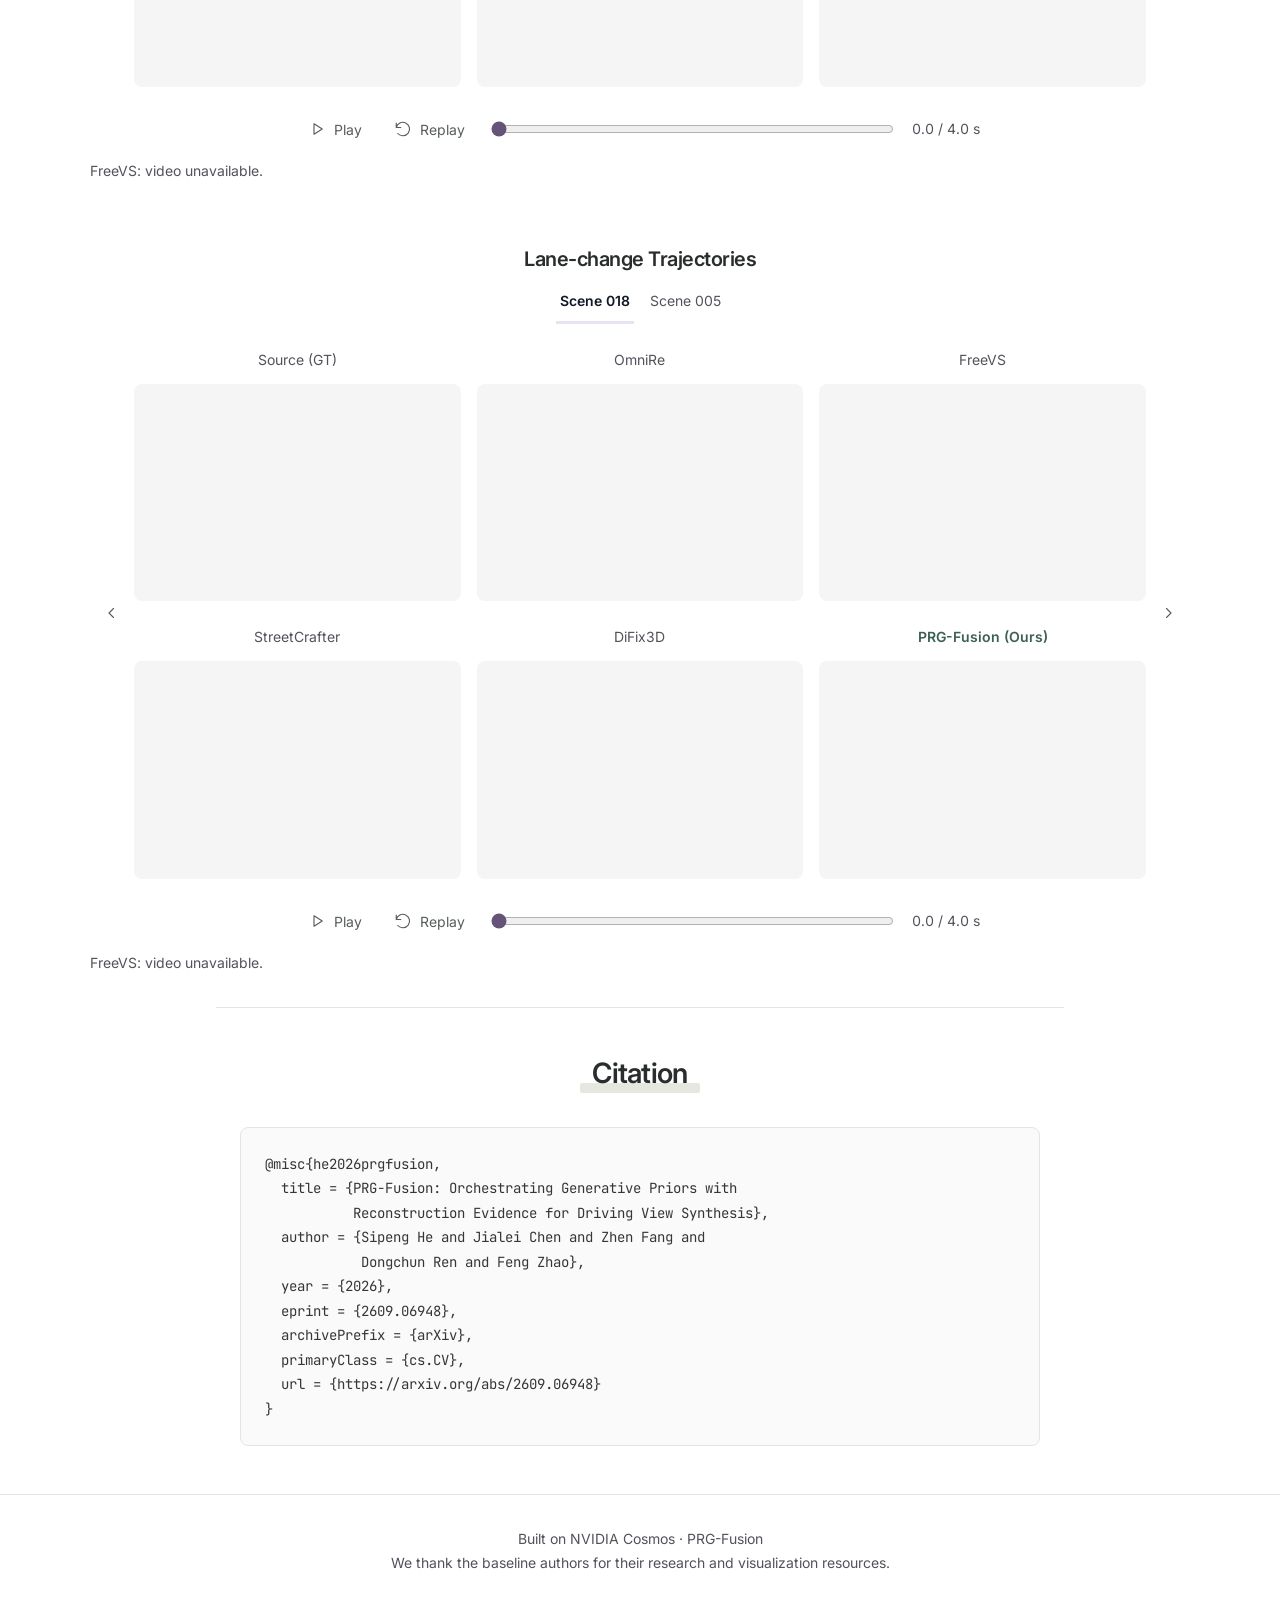
==== commit 621c4c33: "Point PRG-Fusion project page to new code repository" ====
--- a/PRG-Fusion/index.html
+++ b/PRG-Fusion/index.html
@@ -40,7 +40,7 @@
     <p class="affiliations"><sup>1</sup>University of Science and Technology of China &nbsp; <sup>2</sup><a href="https://yootta.com/">Yootta</a></p>
     <div class="links">
       <a href="https://arxiv.org/abs/2609.06948"><svg class="link-icon" viewBox="0 0 24 24" aria-hidden="true" focusable="false"><path d="M14 2H6a2 2 0 0 0-2 2v16a2 2 0 0 0 2 2h12a2 2 0 0 0 2-2V8z"/><path d="M14 2v6h6M8 13h8M8 17h6"/></svg><strong>Paper</strong></a>
-      <a href="https://github.com/Pre-cici/cosmos"><svg class="link-icon" viewBox="0 0 24 24" aria-hidden="true" focusable="false"><path fill="currentColor" stroke="none" d="M12 .297C5.37.297 0 5.67 0 12.297c0 5.303 3.438 9.8 8.205 11.385.6.113.82-.258.82-.577 0-.285-.01-1.04-.015-2.04-3.338.724-4.043-1.61-4.043-1.61-.546-1.387-1.333-1.756-1.333-1.756-1.09-.745.083-.73.083-.73 1.205.084 1.838 1.237 1.838 1.237 1.07 1.835 2.807 1.305 3.492.998.108-.776.418-1.305.762-1.605-2.665-.3-5.467-1.334-5.467-5.93 0-1.31.467-2.38 1.235-3.22-.135-.303-.54-1.523.105-3.176 0 0 1.005-.322 3.3 1.23a11.5 11.5 0 0 1 3-.404c1.02.005 2.045.138 3 .404 2.28-1.552 3.285-1.23 3.285-1.23.645 1.653.24 2.873.12 3.176.765.84 1.23 1.91 1.23 3.22 0 4.61-2.805 5.625-5.475 5.92.42.36.81 1.096.81 2.22 0 1.606-.015 2.896-.015 3.286 0 .315.21.69.825.57C20.565 22.092 24 17.592 24 12.297c0-6.627-5.373-12-12-12"/></svg><strong>Code</strong></a>
+      <a href="https://github.com/Pre-cici/PRG-Fusion"><svg class="link-icon" viewBox="0 0 24 24" aria-hidden="true" focusable="false"><path fill="currentColor" stroke="none" d="M12 .297C5.37.297 0 5.67 0 12.297c0 5.303 3.438 9.8 8.205 11.385.6.113.82-.258.82-.577 0-.285-.01-1.04-.015-2.04-3.338.724-4.043-1.61-4.043-1.61-.546-1.387-1.333-1.756-1.333-1.756-1.09-.745.083-.73.083-.73 1.205.084 1.838 1.237 1.838 1.237 1.07 1.835 2.807 1.305 3.492.998.108-.776.418-1.305.762-1.605-2.665-.3-5.467-1.334-5.467-5.93 0-1.31.467-2.38 1.235-3.22-.135-.303-.54-1.523.105-3.176 0 0 1.005-.322 3.3 1.23a11.5 11.5 0 0 1 3-.404c1.02.005 2.045.138 3 .404 2.28-1.552 3.285-1.23 3.285-1.23.645 1.653.24 2.873.12 3.176.765.84 1.23 1.91 1.23 3.22 0 4.61-2.805 5.625-5.475 5.92.42.36.81 1.096.81 2.22 0 1.606-.015 2.896-.015 3.286 0 .315.21.69.825.57C20.565 22.092 24 17.592 24 12.297c0-6.627-5.373-12-12-12"/></svg><strong>Code</strong></a>
       <a href="https://huggingface.co/Post-pone/PRG-Fusion"><img class="link-icon" src="https://huggingface.co/front/assets/huggingface_logo-noborder.svg" alt="" width="18" height="18"><strong>Model</strong></a>
     </div>
   </header>
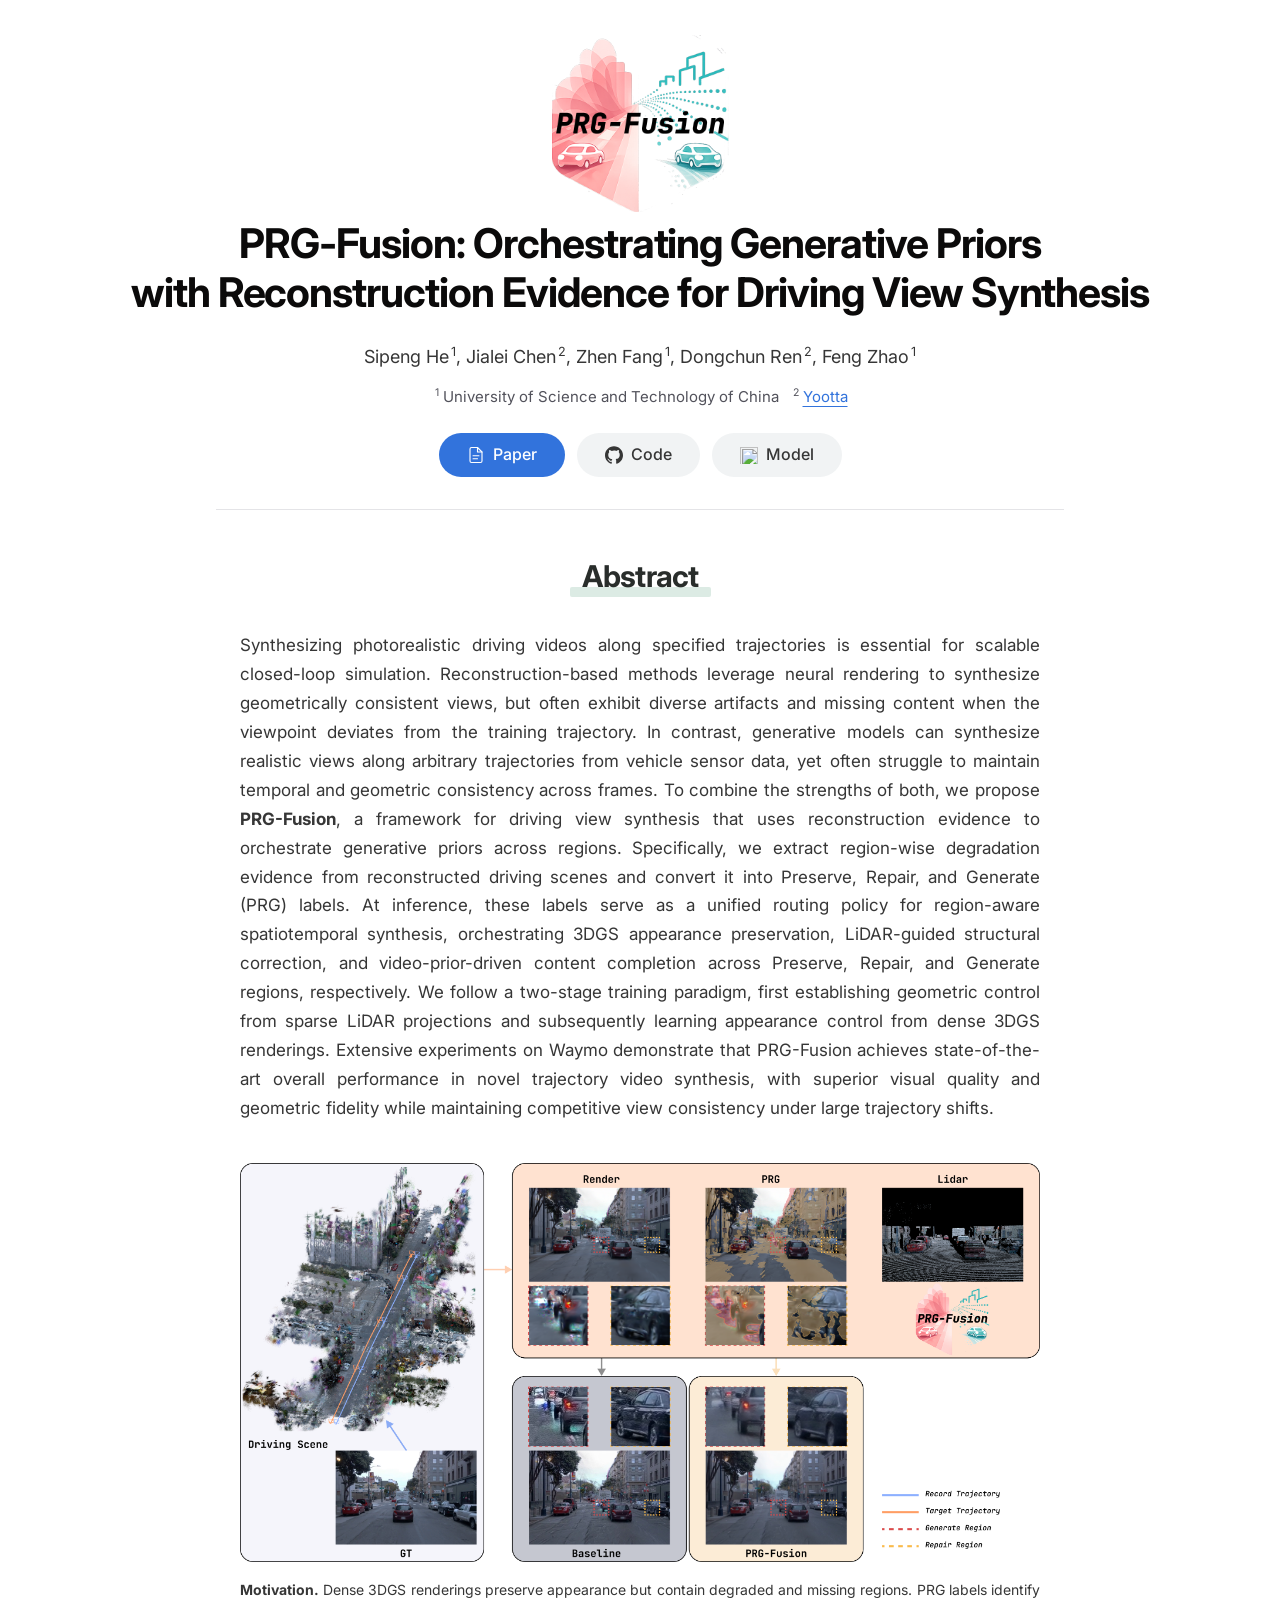
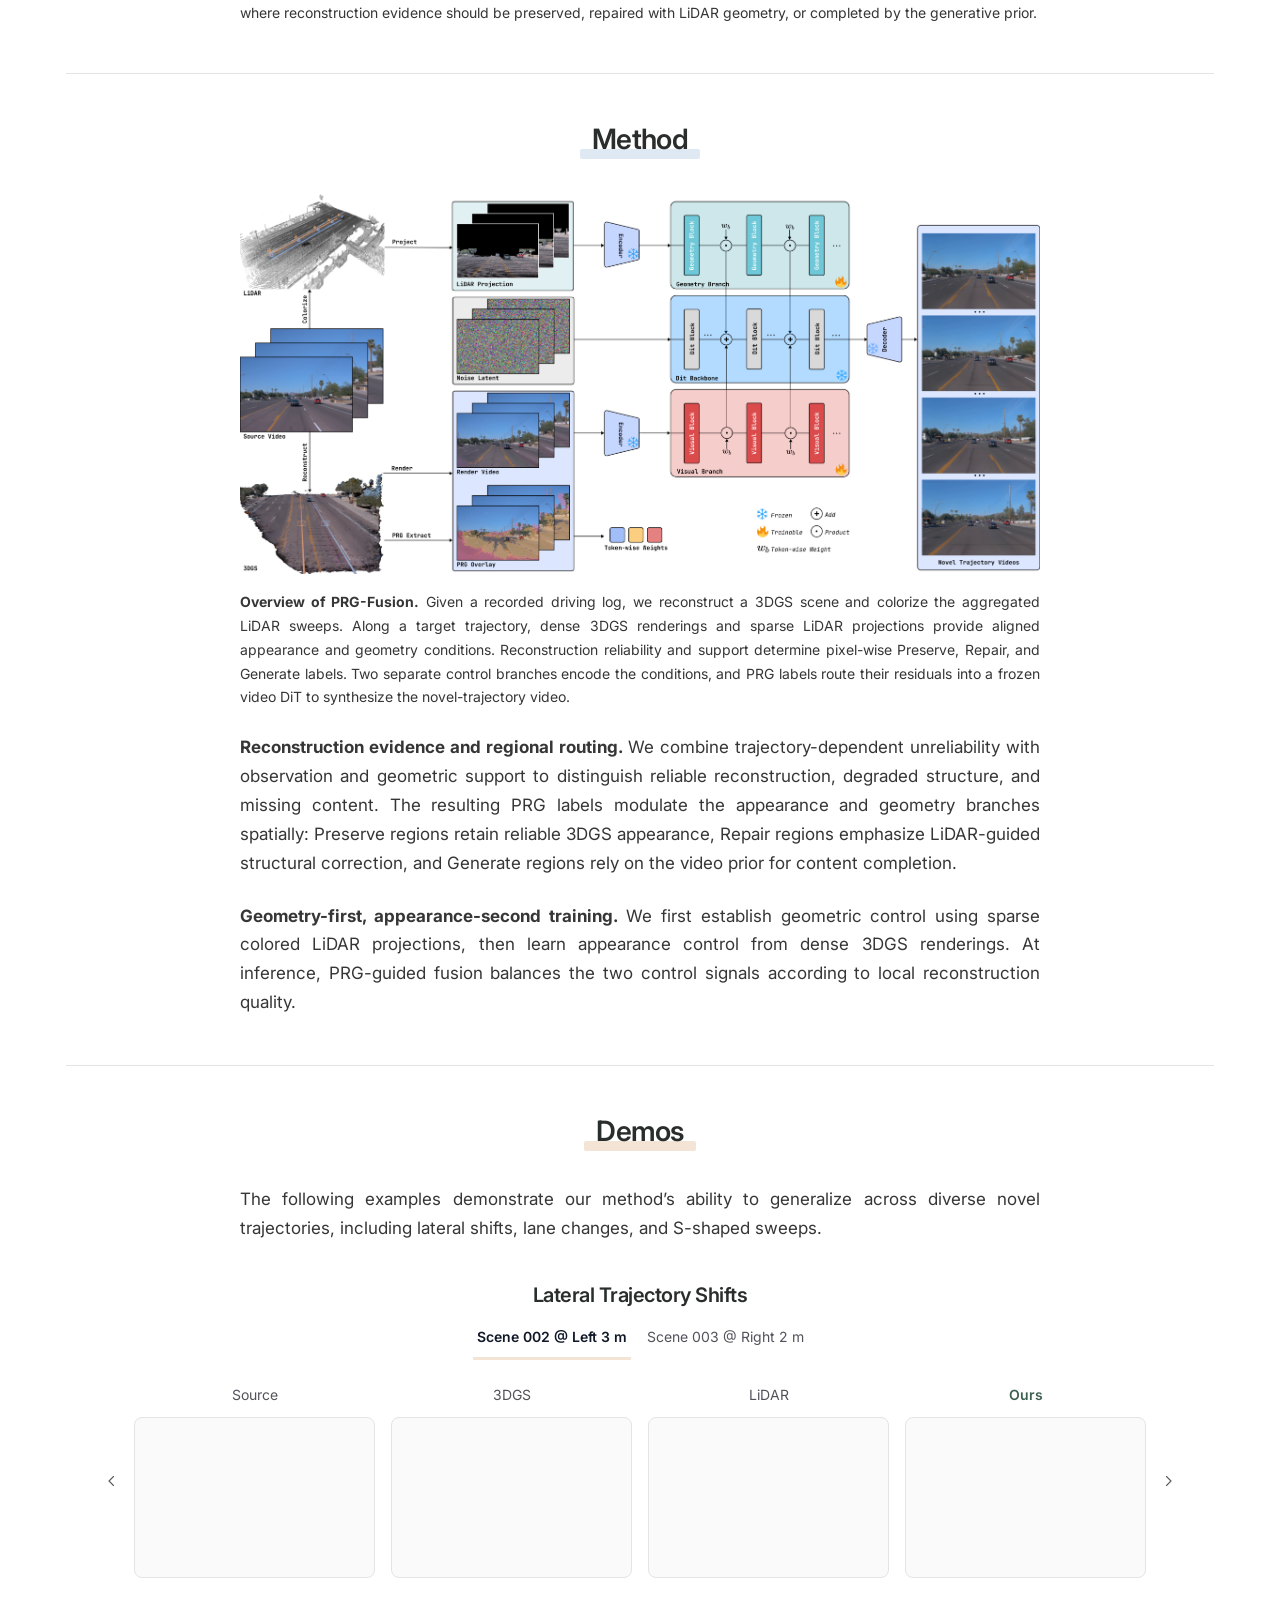
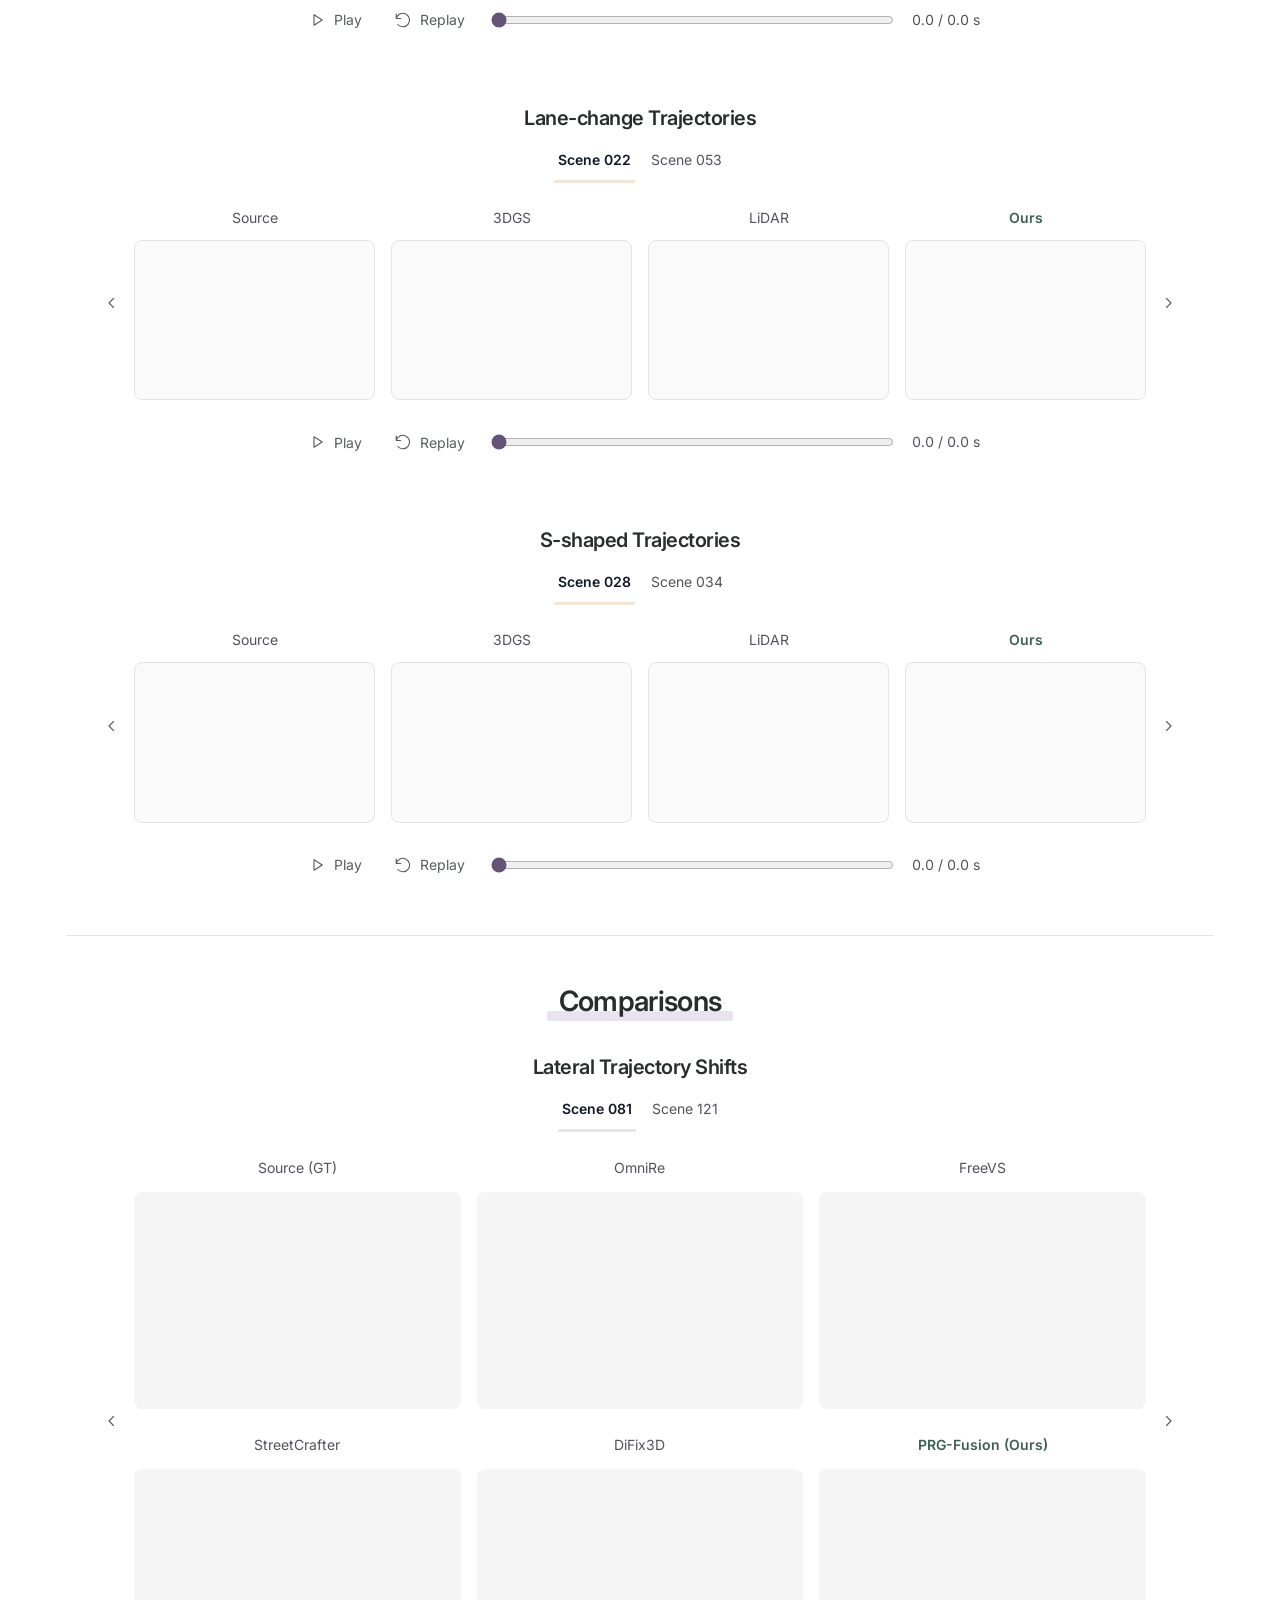
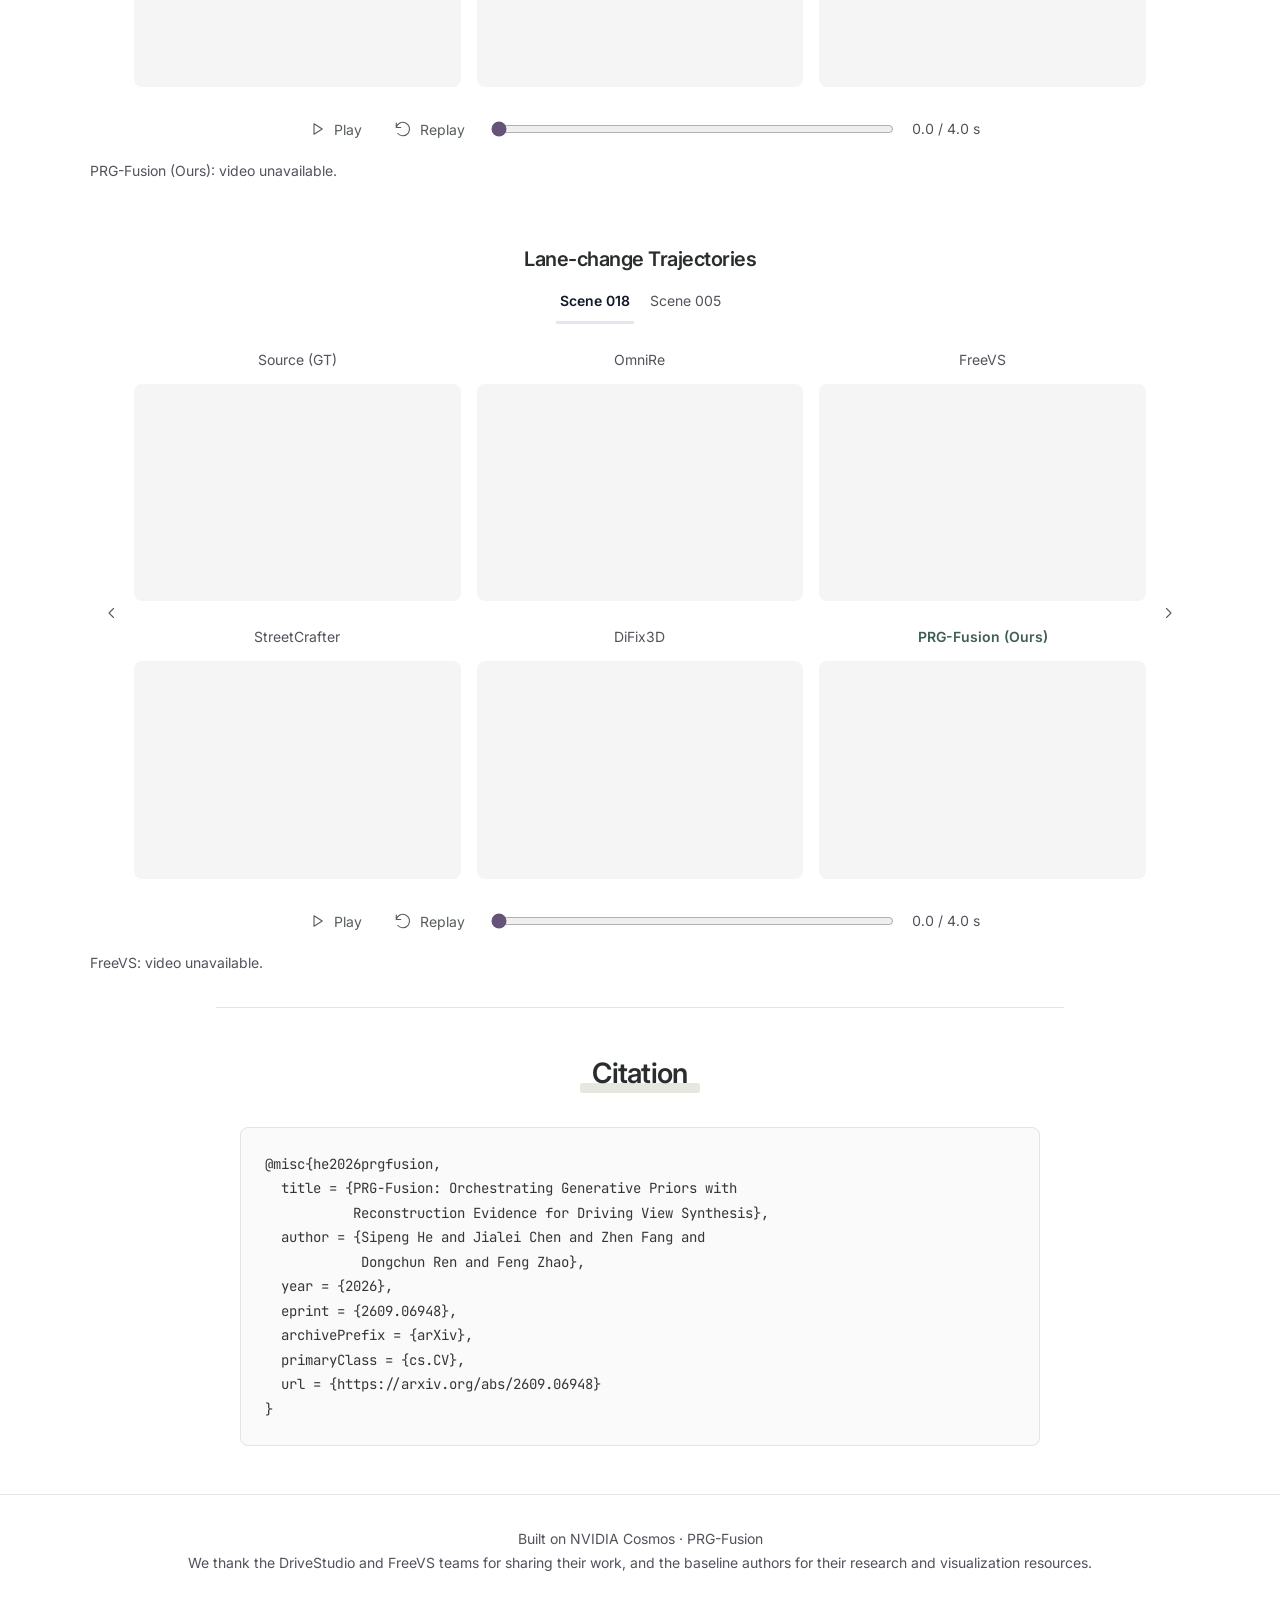
==== commit 2006095d: "Acknowledge DriveStudio and FreeVS on project page" ====
--- a/PRG-Fusion/index.html
+++ b/PRG-Fusion/index.html
@@ -102,6 +102,6 @@
 }</code></pre>
     </section>
   </main>
-  <footer>Built on NVIDIA Cosmos · PRG-Fusion<br><span>We thank the baseline authors for their research and visualization resources.</span></footer>
+  <footer>Built on NVIDIA Cosmos · PRG-Fusion<br><span>We thank the DriveStudio and FreeVS teams for sharing their work, and the baseline authors for their research and visualization resources.</span></footer>
 </body>
 </html>
